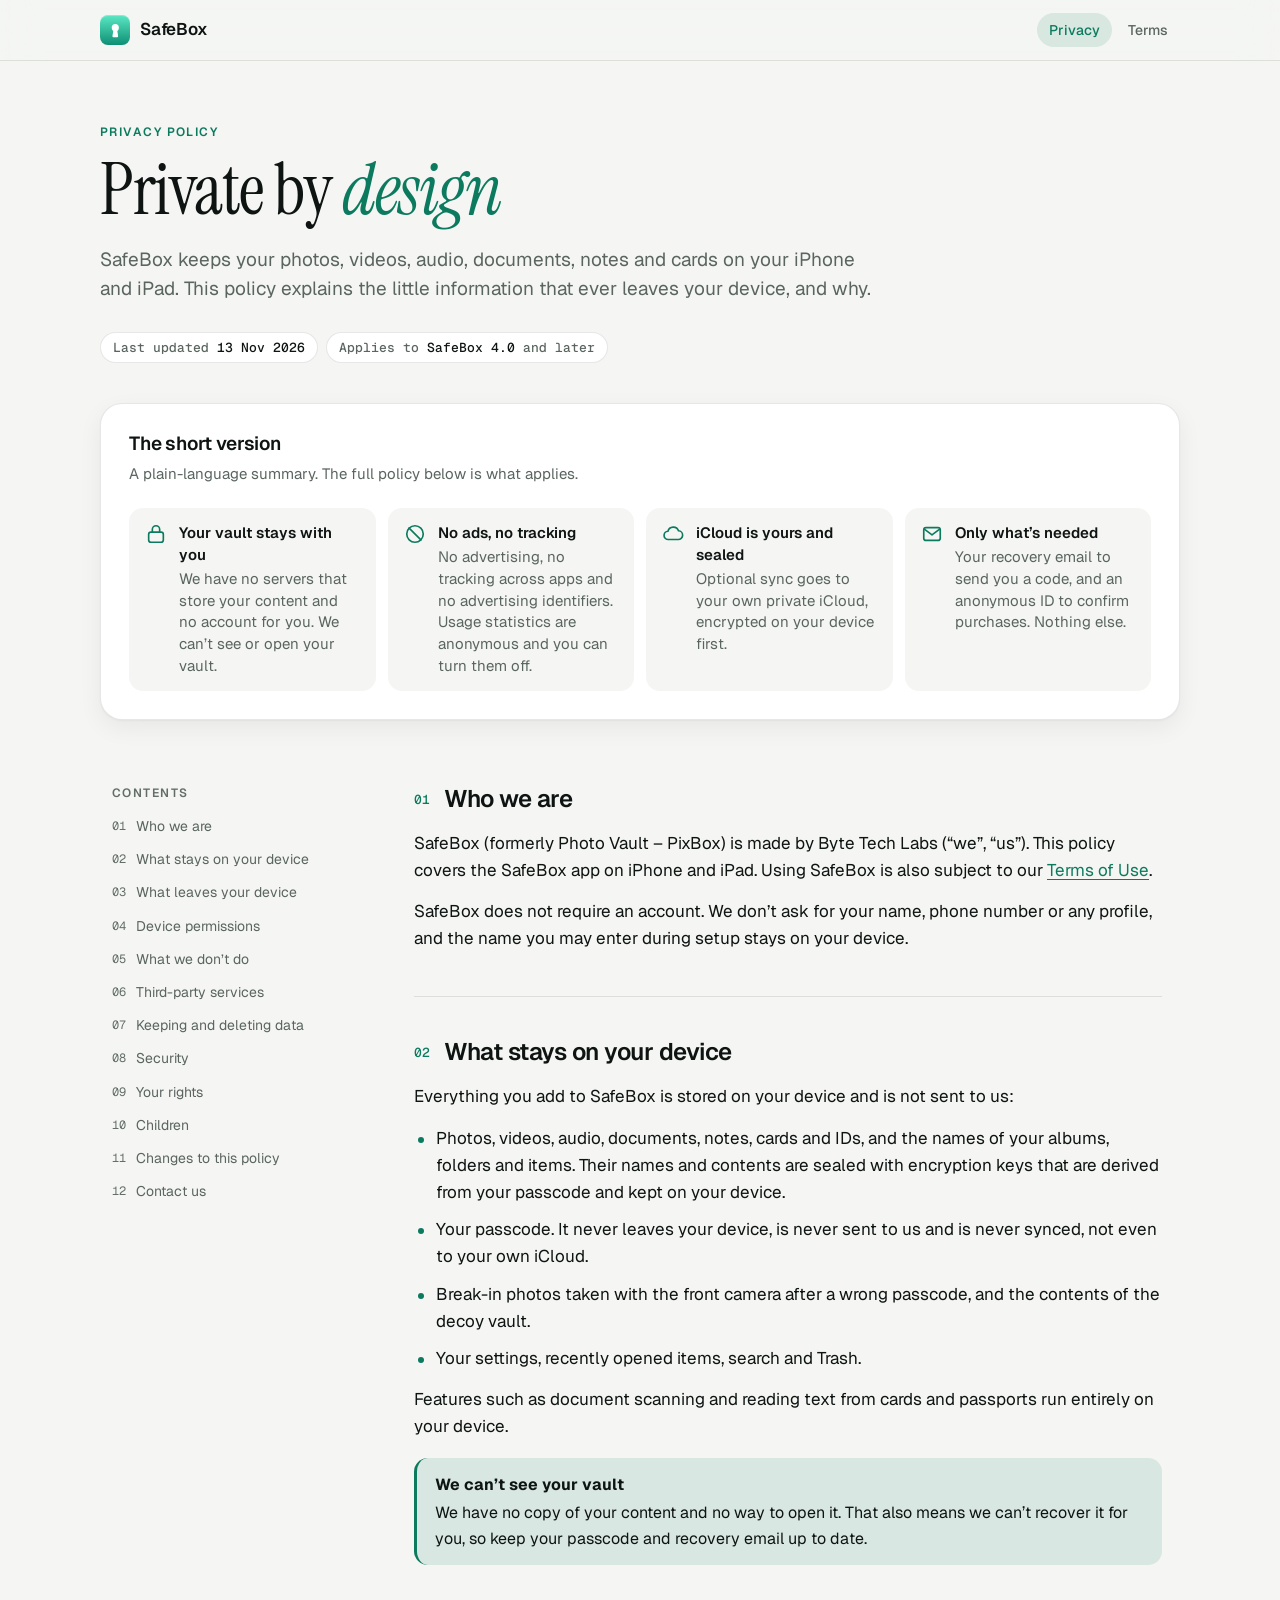
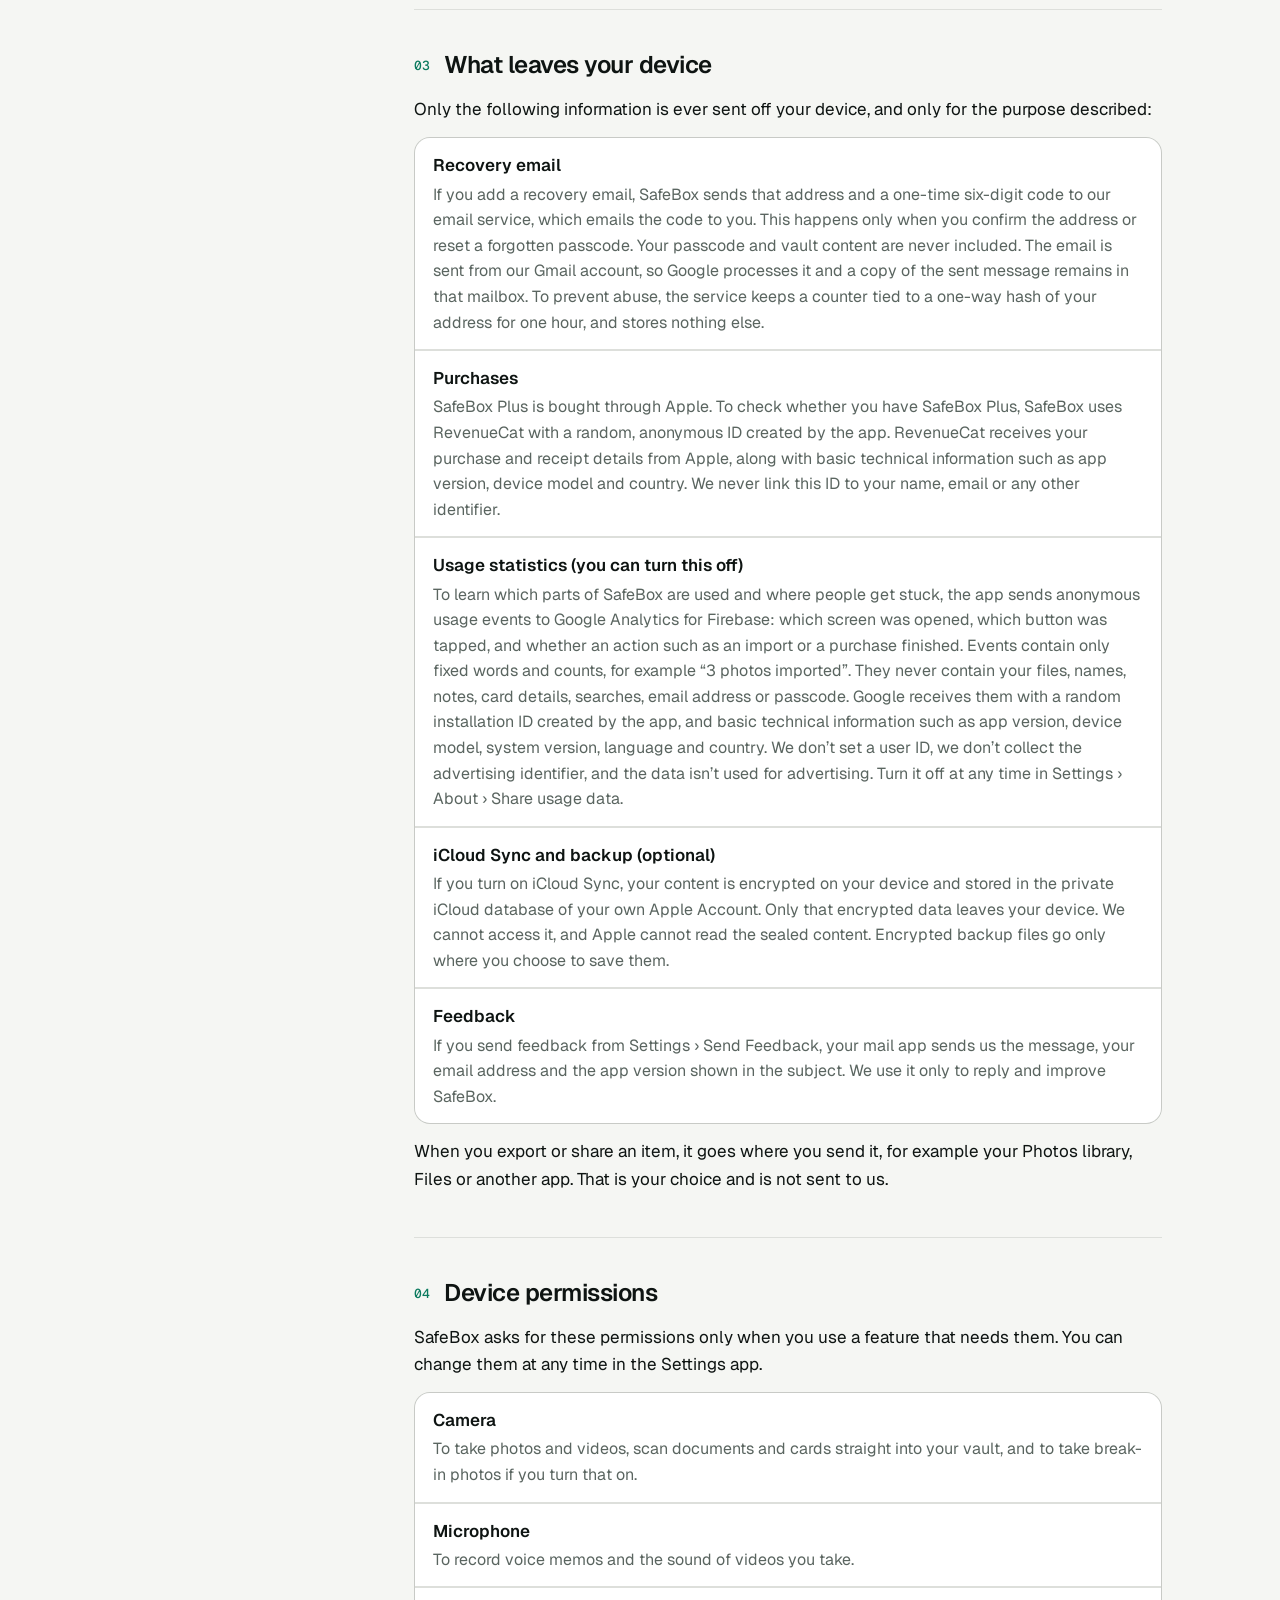
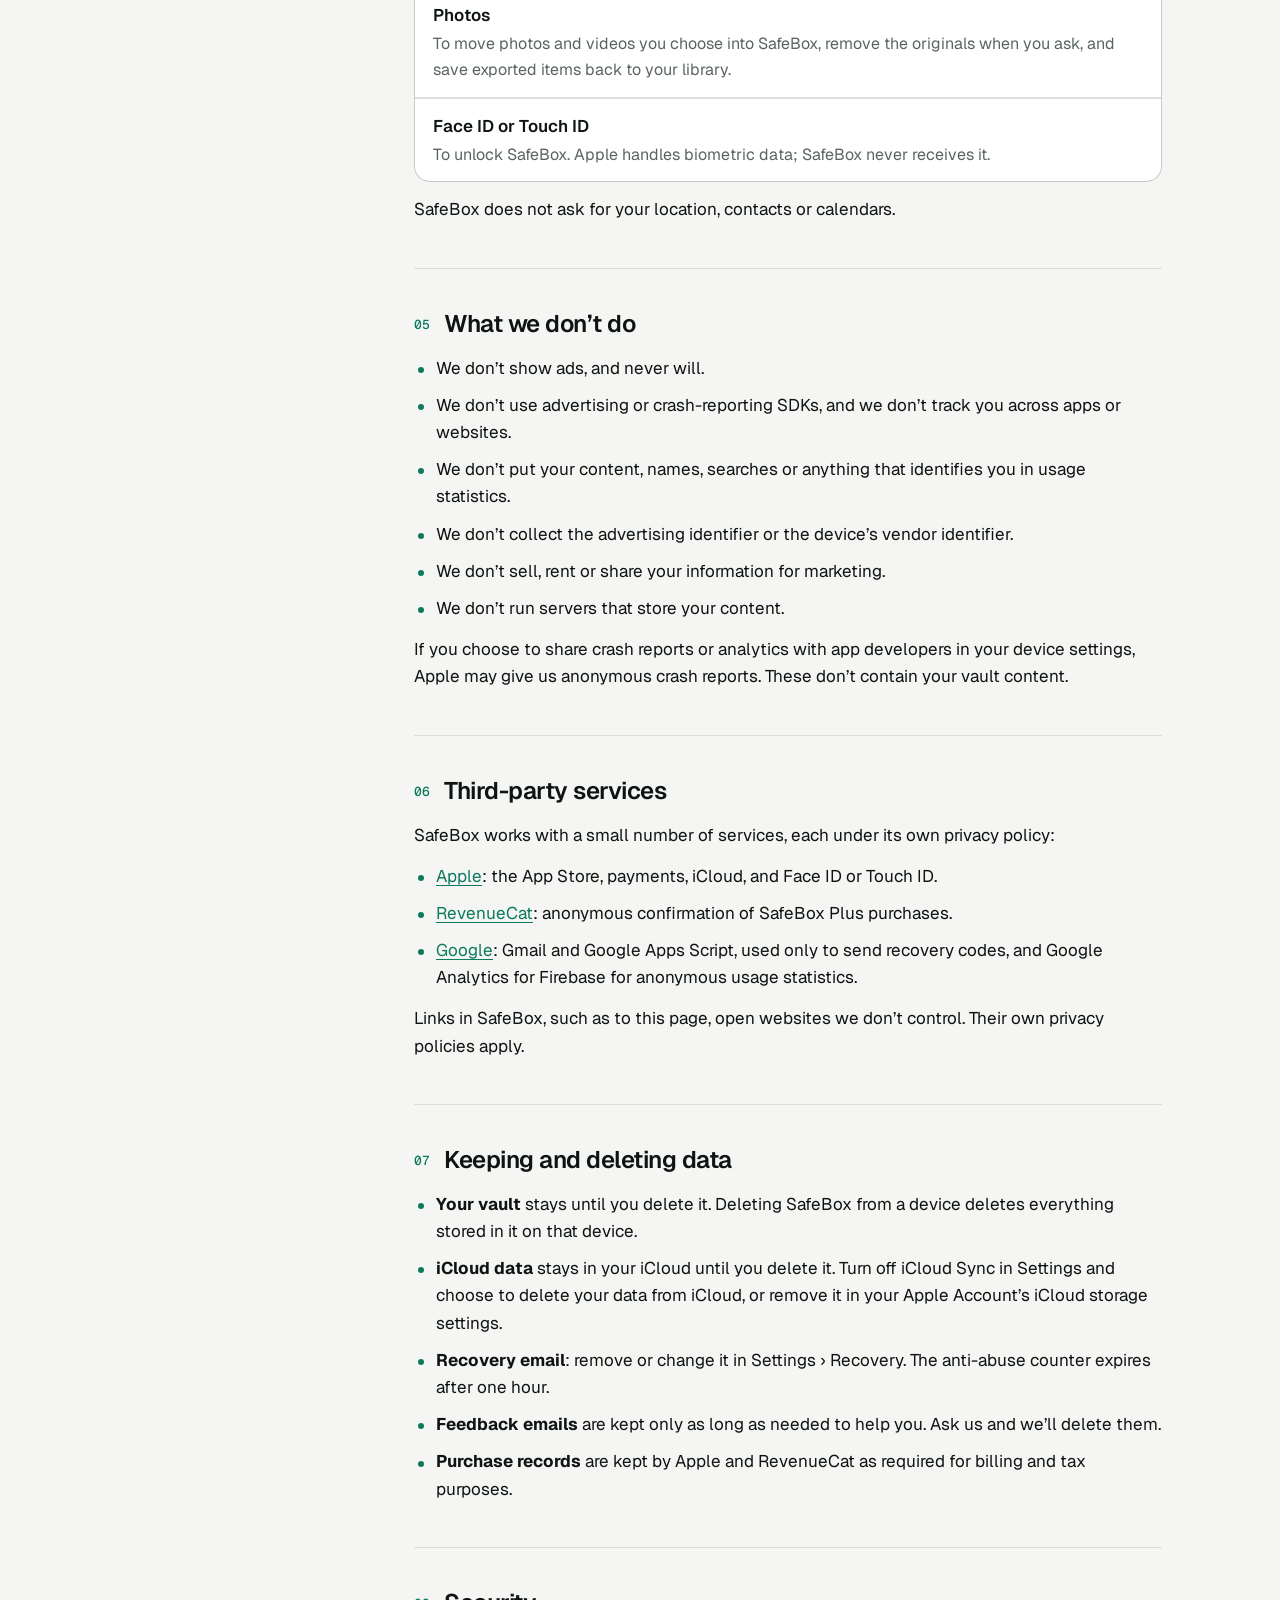
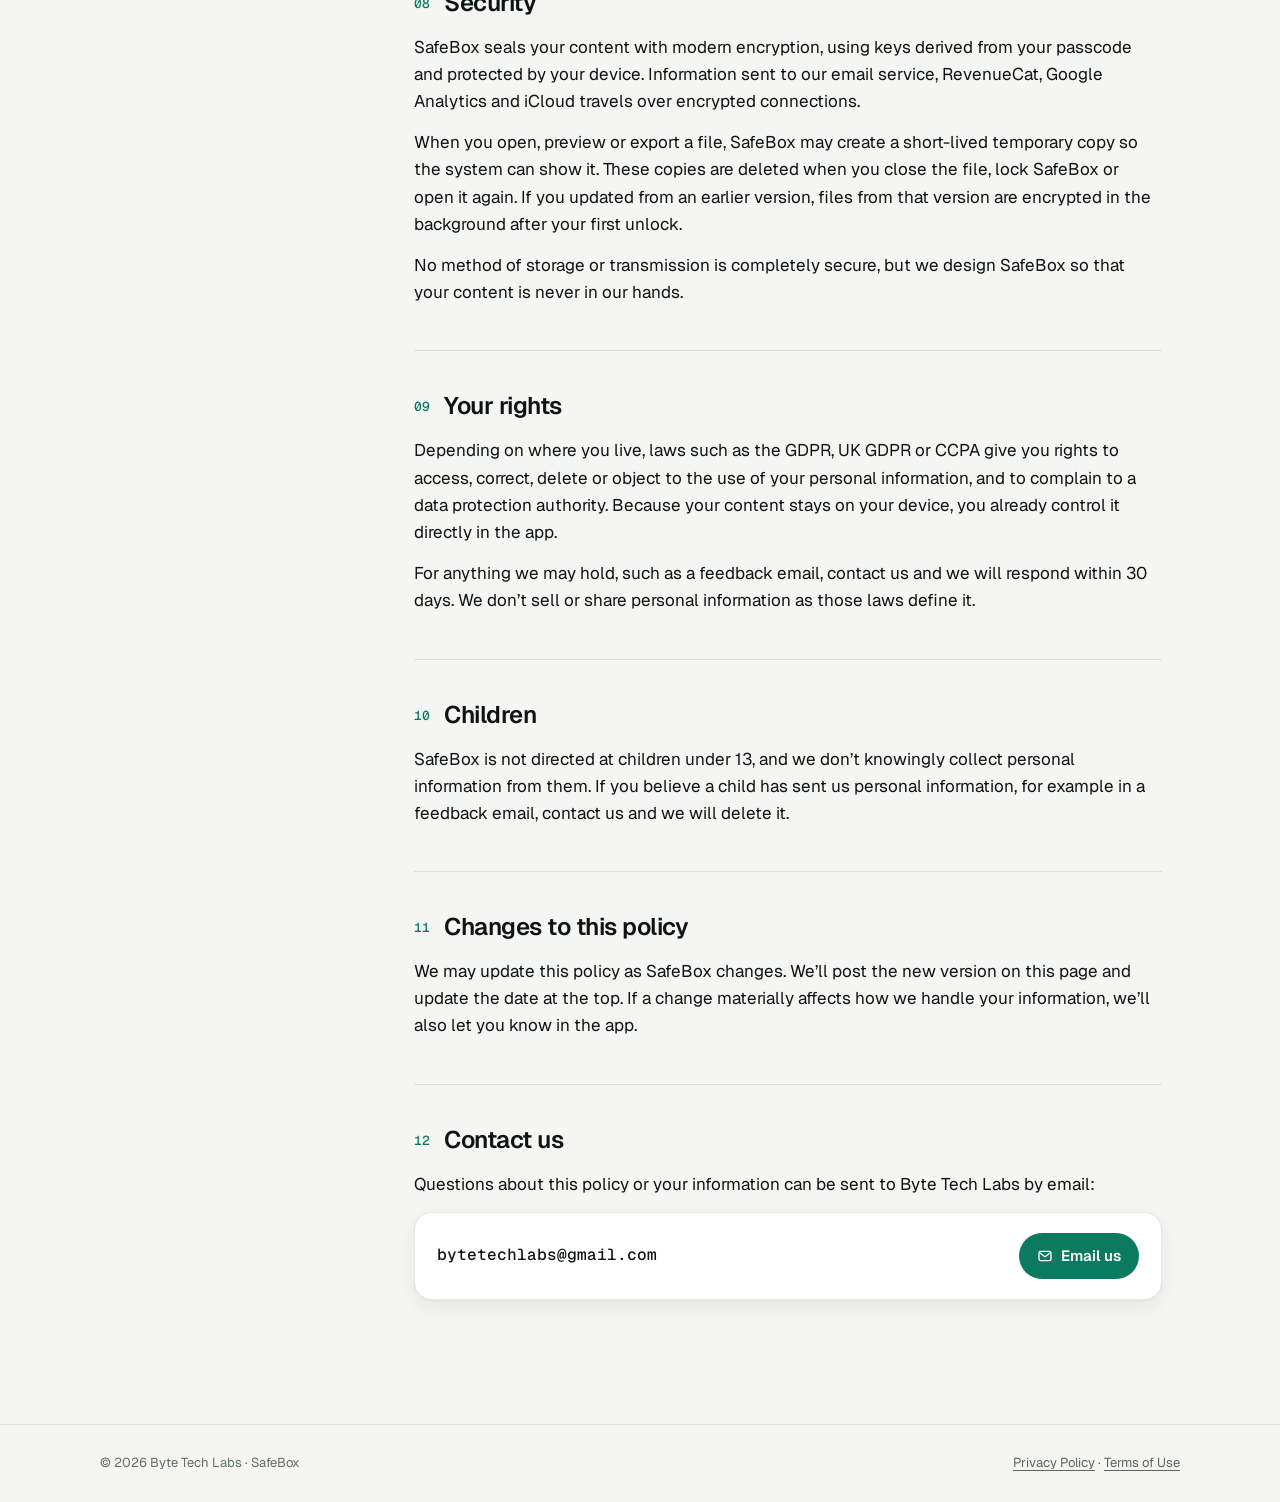
==== src/legal/privacy/index.html @ 877d0596 "SafeBox website: 20 languages, privacy policy and terms on trysafebox.app Co-Authored-By: Claude Opu" ====
<!doctype html>
<html lang="en">
<head>
<meta charset="utf-8">
<meta name="viewport" content="width=device-width, initial-scale=1, viewport-fit=cover">
<title>SafeBox Privacy Policy</title>
<meta name="description" content="How SafeBox, the private vault for photos, videos, documents, notes and cards on iPhone and iPad, handles your information.">
<meta name="color-scheme" content="light dark">
<meta name="theme-color" content="#F5F6F3" media="(prefers-color-scheme: light)">
<meta name="theme-color" content="#0A0E0D" media="(prefers-color-scheme: dark)">
<link rel="preconnect" href="https://fonts.googleapis.com">
<link rel="preconnect" href="https://fonts.gstatic.com" crossorigin>
<link rel="stylesheet" href="https://fonts.googleapis.com/css2?family=Geist:wght@400;500;600&family=Geist+Mono:wght@400;500&family=Instrument+Serif:ital@0;1&display=swap">
<style>
  /* Keylight, SafeBox's design language: quiet green-black neutrals and one luminous accent. */
  :root {
    --canvas: #F5F6F3;
    --surface: #FFFFFF;
    --sunken: #ECEEEA;
    --separator: rgba(14, 20, 18, 0.10);
    --text: #0E1412;
    --text-2: #5A6560;
    --text-3: #646E69;
    --accent: #0B7A5E;
    --accent-soft: rgba(11, 122, 94, 0.12);
    --on-accent: #FFFFFF;
    --warning: #9A5B00;
    --warning-soft: rgba(154, 91, 0, 0.10);
    --tile-top: #5BE8C4;
    --tile-bottom: #0E8F75;
    --keyhole: #FFFFFF;
    --glow: transparent;
    --shadow: 0 1px 2px rgba(14, 20, 18, 0.04), 0 8px 24px rgba(14, 20, 18, 0.06);
    color-scheme: light;
  }
  @media (prefers-color-scheme: dark) {
    :root {
      --canvas: #0A0E0D;
      --surface: #121816;
      --sunken: #070A09;
      --separator: rgba(242, 245, 244, 0.12);
      --text: #F2F5F4;
      --text-2: #9AA5A0;
      --text-3: #7D8782;
      --accent: #3DDBB0;
      --accent-soft: rgba(61, 219, 176, 0.15);
      --on-accent: #0A0E0D;
      --warning: #FFB547;
      --warning-soft: rgba(255, 181, 71, 0.12);
      --tile-top: #0F4A3D;
      --tile-bottom: #06100E;
      --keyhole: #3DDBB0;
      --glow: rgba(61, 219, 176, 0.22);
      --shadow: none;
      color-scheme: dark;
    }
  }

  *, *::before, *::after { box-sizing: border-box; }
  html { scroll-behavior: smooth; scroll-padding-top: 88px; -webkit-text-size-adjust: 100%; }
  body {
    margin: 0;
    background: var(--canvas);
    color: var(--text);
    font: 400 17px/1.6 "Geist", -apple-system, BlinkMacSystemFont, "Segoe UI", system-ui, sans-serif;
    -webkit-font-smoothing: antialiased;
  }
  a { color: var(--accent); text-underline-offset: 3px; text-decoration-thickness: 1px; }
  a:hover { text-decoration-thickness: 2px; }
  :focus-visible { outline: 2px solid var(--accent); outline-offset: 3px; border-radius: 6px; }

  .wrap {
    max-width: 1120px;
    margin: 0 auto;
    padding-left: max(20px, env(safe-area-inset-left, 0px));
    padding-right: max(20px, env(safe-area-inset-right, 0px));
  }

  /* Top bar */
  header.bar {
    position: sticky; top: 0; z-index: 10;
    background: color-mix(in srgb, var(--canvas) 82%, transparent);
    -webkit-backdrop-filter: saturate(160%) blur(18px);
    backdrop-filter: saturate(160%) blur(18px);
    border-bottom: 1px solid var(--separator);
    padding-top: env(safe-area-inset-top, 0px);
  }
  header.bar .wrap { display: flex; align-items: center; justify-content: space-between; gap: 16px; height: 60px; }
  .brand { display: flex; align-items: center; gap: 10px; text-decoration: none; color: var(--text); font-weight: 600; letter-spacing: -0.01em; font-size: 17px; }
  .tile {
    width: 30px; height: 30px; border-radius: 8px; flex: none;
    background: linear-gradient(180deg, var(--tile-top), var(--tile-bottom));
    display: grid; place-items: center;
    box-shadow: 0 0 18px var(--glow), inset 0 1px 0 rgba(255, 255, 255, 0.25);
  }
  .tile svg { width: 62%; height: 62%; }
  .bar nav { display: flex; gap: 4px; }
  .bar nav a {
    font-size: 14px; font-weight: 500; color: var(--text-2); text-decoration: none;
    padding: 6px 12px; border-radius: 999px;
  }
  .bar nav a:hover { background: var(--accent-soft); color: var(--text); }
  .bar nav a[aria-current="page"] { background: var(--accent-soft); color: var(--accent); }

  /* Hero */
  .hero { padding-block: 64px 40px; }
  .overline {
    font: 600 12px/1.2 "Geist", sans-serif; letter-spacing: 0.12em; text-transform: uppercase;
    color: var(--accent); margin: 0 0 14px;
  }
  h1 {
    font: 400 clamp(44px, 8vw, 72px)/1.02 "Instrument Serif", Georgia, serif;
    letter-spacing: -0.02em; margin: 0 0 18px; text-wrap: balance;
  }
  h1 em { font-style: italic; color: var(--accent); }
  .lede { font-size: 19px; line-height: 1.55; color: var(--text-2); max-width: 60ch; margin: 0 0 28px; text-wrap: pretty; }
  .meta { display: flex; flex-wrap: wrap; gap: 8px; }
  .chip {
    font: 500 13px/1 "Geist Mono", ui-monospace, monospace;
    padding: 8px 12px; border-radius: 999px; background: var(--surface); border: 1px solid var(--separator); color: var(--text-2);
  }
  .chip b { color: var(--text); font-weight: 500; }

  /* Plain-language summary */
  .glance {
    background: var(--surface); border: 1px solid var(--separator); border-radius: 22px; box-shadow: var(--shadow);
    padding: 28px; margin-bottom: 56px;
  }
  .glance h2 { font: 600 19px/1.3 "Geist", sans-serif; letter-spacing: -0.01em; margin: 0 0 6px; }
  .glance > p { margin: 0 0 22px; color: var(--text-2); font-size: 15px; }
  .glance ul { list-style: none; padding: 0; margin: 0; display: grid; grid-template-columns: repeat(auto-fit, minmax(240px, 1fr)); gap: 12px; }
  .glance li { display: flex; gap: 12px; align-items: flex-start; background: var(--canvas); border-radius: 14px; padding: 14px 16px; font-size: 15px; line-height: 1.45; }
  .glance li svg { flex: none; width: 22px; height: 22px; margin-top: 1px; color: var(--accent); }
  .glance li strong { display: block; font-weight: 600; margin-bottom: 2px; }
  .glance li span { color: var(--text-2); }

  /* Layout: contents beside the text on wide screens */
  .layout { display: grid; grid-template-columns: 1fr; gap: 40px; padding-bottom: 80px; }
  @media (min-width: 960px) {
    .layout { grid-template-columns: 250px minmax(0, 1fr); gap: 64px; }
    .toc { position: sticky; top: 88px; align-self: start; max-height: calc(100vh - 110px); overflow-y: auto; }
    .toc summary { pointer-events: none; }
    .toc summary::after { display: none; }
  }

  .toc { font-size: 14px; }
  .toc details { background: var(--surface); border: 1px solid var(--separator); border-radius: 16px; padding: 6px; }
  @media (min-width: 960px) { .toc details { background: none; border: 0; padding: 0; } }
  .toc summary {
    list-style: none; cursor: pointer; padding: 10px 12px;
    font: 600 12px/1.2 "Geist", sans-serif; letter-spacing: 0.12em; text-transform: uppercase; color: var(--text-3);
    display: flex; justify-content: space-between; align-items: center;
  }
  .toc summary::-webkit-details-marker { display: none; }
  .toc summary::after { content: "+"; font: 400 18px/1 "Geist Mono", monospace; color: var(--text-2); }
  .toc details[open] summary::after { content: "−"; }
  .toc ol { list-style: none; margin: 0; padding: 0 0 6px; counter-reset: toc; }
  .toc li { counter-increment: toc; }
  .toc a {
    display: flex; gap: 10px; padding: 7px 12px; border-radius: 10px; text-decoration: none; color: var(--text-2); line-height: 1.35;
  }
  .toc a::before { content: counter(toc, decimal-leading-zero); font: 400 12px/1.6 "Geist Mono", monospace; color: var(--text-3); }
  .toc a:hover { background: var(--accent-soft); color: var(--text); }

  /* Agreement text */
  article { max-width: 68ch; counter-reset: sec; }
  section { counter-increment: sec; padding-top: 8px; margin-bottom: 44px; }
  section + section { border-top: 1px solid var(--separator); padding-top: 40px; }
  h2.sec {
    font: 600 24px/1.25 "Geist", sans-serif; letter-spacing: -0.02em; margin: 0 0 16px; text-wrap: balance;
    display: flex; align-items: baseline; gap: 14px;
  }
  h2.sec::before { content: counter(sec, decimal-leading-zero); font: 500 13px/1 "Geist Mono", monospace; color: var(--accent); letter-spacing: 0; transform: translateY(-3px); }
  h3 { font: 600 17px/1.35 "Geist", sans-serif; margin: 26px 0 8px; }
  p { margin: 0 0 14px; text-wrap: pretty; }
  article ul { margin: 0 0 14px; padding-left: 0; list-style: none; }
  article ul li { position: relative; padding-left: 22px; margin-bottom: 10px; }
  article ul li::before { content: ""; position: absolute; left: 4px; top: 0.72em; width: 6px; height: 6px; border-radius: 50%; background: var(--accent); }
  dl { margin: 0 0 14px; display: grid; gap: 2px; background: var(--separator); border: 1px solid var(--separator); border-radius: 16px; overflow: hidden; }
  dl div { background: var(--surface); padding: 14px 18px; }
  dt { font-weight: 600; margin-bottom: 2px; }
  dd { margin: 0; color: var(--text-2); font-size: 16px; }
  .caps { font-size: 15px; line-height: 1.6; color: var(--text-2); }
  .note {
    border-radius: 14px; padding: 14px 18px; margin: 18px 0; font-size: 16px;
    background: var(--accent-soft); border-left: 3px solid var(--accent);
  }
  .note.warn { background: var(--warning-soft); border-left-color: var(--warning); }
  .note strong { display: block; margin-bottom: 2px; }
  .plans { display: grid; grid-template-columns: repeat(auto-fit, minmax(170px, 1fr)); gap: 10px; margin: 6px 0 18px; }
  .plan { background: var(--surface); border: 1px solid var(--separator); border-radius: 14px; padding: 14px 16px; }
  .plan b { display: block; font-weight: 600; }
  .plan span { font-size: 14px; color: var(--text-2); }

  .contact {
    display: flex; flex-wrap: wrap; align-items: center; justify-content: space-between; gap: 16px;
    background: var(--surface); border: 1px solid var(--separator); border-radius: 18px; padding: 20px 22px; box-shadow: var(--shadow);
  }
  .contact .addr { font: 500 16px/1.3 "Geist Mono", monospace; user-select: all; overflow-wrap: anywhere; }
  .button {
    display: inline-flex; align-items: center; gap: 8px; text-decoration: none;
    background: var(--accent); color: var(--on-accent); font-weight: 600; font-size: 15px;
    padding: 11px 18px; border-radius: 999px;
  }
  .button:hover { text-decoration: none; filter: brightness(1.06); }

  footer { border-top: 1px solid var(--separator); padding-block: 28px calc(28px + env(safe-area-inset-bottom, 0px)); color: var(--text-3); font-size: 13px; }
  footer .wrap { display: flex; flex-wrap: wrap; gap: 8px 24px; justify-content: space-between; }
  footer a { color: var(--text-2); }

  @media (max-width: 560px) {
    body { font-size: 16px; }
    .hero { padding-block: 40px 28px; }
    .lede { font-size: 17px; }
    .glance { padding: 20px; border-radius: 18px; margin-bottom: 36px; }
    h2.sec { font-size: 21px; }
    .bar nav a { padding: 6px 10px; }
  }
  @media (prefers-reduced-motion: reduce) { html { scroll-behavior: auto; } }
  @media print {
    header.bar, .toc { display: none; }
    .layout { display: block; }
    body { background: #fff; color: #000; }
  }
</style>
</head>
<body>

<header class="bar">
  <div class="wrap">
    <a class="brand" href="https://trysafebox.app/" aria-label="SafeBox home">
      <span class="tile" aria-hidden="true">
        <svg viewBox="0 0 24 24"><circle cx="12" cy="8.6" r="4.6" fill="var(--keyhole)"/><path d="M9.6 11.5 8.3 19.4a1.4 1.4 0 0 0 1.4 1.6h4.6a1.4 1.4 0 0 0 1.4-1.6l-1.3-7.9Z" fill="var(--keyhole)"/></svg>
      </span>
      SafeBox
    </a>
    <nav aria-label="Legal">
      <a href="#top" aria-current="page">Privacy</a>
      <a href="https://trysafebox.app/terms/">Terms</a>
    </nav>
  </div>
</header>

<main id="top">
  <div class="wrap">
    <div class="hero">
      <p class="overline">Privacy Policy</p>
      <h1>Private by <em>design</em></h1>
      <p class="lede">SafeBox keeps your photos, videos, audio, documents, notes and cards on your iPhone and iPad. This policy explains the little information that ever leaves your device, and why.</p>
      <div class="meta">
        <span class="chip">Last updated <b>13 Nov 2026</b></span>
        <span class="chip">Applies to <b>SafeBox 4.0</b> and later</span>
      </div>
    </div>

    <aside class="glance" aria-labelledby="glance-title">
      <h2 id="glance-title">The short version</h2>
      <p>A plain-language summary. The full policy below is what applies.</p>
      <ul>
        <li>
          <svg viewBox="0 0 24 24" fill="none" stroke="currentColor" stroke-width="1.8" stroke-linecap="round" stroke-linejoin="round" aria-hidden="true"><rect x="4" y="10" width="16" height="11" rx="2.5"/><path d="M8 10V7a4 4 0 0 1 8 0v3"/></svg>
          <div><strong>Your vault stays with you</strong><span>We have no servers that store your content and no account for you. We can’t see or open your vault.</span></div>
        </li>
        <li>
          <svg viewBox="0 0 24 24" fill="none" stroke="currentColor" stroke-width="1.8" stroke-linecap="round" stroke-linejoin="round" aria-hidden="true"><circle cx="12" cy="12" r="9"/><path d="m5.6 5.6 12.8 12.8"/></svg>
          <div><strong>No ads, no tracking</strong><span>No advertising, no tracking across apps and no advertising identifiers. Usage statistics are anonymous and you can turn them off.</span></div>
        </li>
        <li>
          <svg viewBox="0 0 24 24" fill="none" stroke="currentColor" stroke-width="1.8" stroke-linecap="round" stroke-linejoin="round" aria-hidden="true"><path d="M7 18a4.5 4.5 0 0 1-.5-9A6 6 0 0 1 18 8.5a4 4 0 0 1-.5 9.5Z"/></svg>
          <div><strong>iCloud is yours and sealed</strong><span>Optional sync goes to your own private iCloud, encrypted on your device first.</span></div>
        </li>
        <li>
          <svg viewBox="0 0 24 24" fill="none" stroke="currentColor" stroke-width="1.8" stroke-linecap="round" stroke-linejoin="round" aria-hidden="true"><rect x="3" y="5" width="18" height="14" rx="2.5"/><path d="m4 7 8 6 8-6"/></svg>
          <div><strong>Only what’s needed</strong><span>Your recovery email to send you a code, and an anonymous ID to confirm purchases. Nothing else.</span></div>
        </li>
      </ul>
    </aside>

    <div class="layout">
      <nav class="toc" aria-label="Contents">
        <details open>
          <summary>Contents</summary>
          <ol>
            <li><a href="#who">Who we are</a></li>
            <li><a href="#on-device">What stays on your device</a></li>
            <li><a href="#leaves">What leaves your device</a></li>
            <li><a href="#permissions">Device permissions</a></li>
            <li><a href="#not-collected">What we don’t do</a></li>
            <li><a href="#third-party">Third-party services</a></li>
            <li><a href="#retention">Keeping and deleting data</a></li>
            <li><a href="#security">Security</a></li>
            <li><a href="#rights">Your rights</a></li>
            <li><a href="#children">Children</a></li>
            <li><a href="#changes">Changes to this policy</a></li>
            <li><a href="#contact">Contact us</a></li>
          </ol>
        </details>
      </nav>

      <article>
        <section id="who">
          <h2 class="sec">Who we are</h2>
          <p>SafeBox (formerly Photo Vault – PixBox) is made by Byte Tech Labs (“we”, “us”). This policy covers the SafeBox app on iPhone and iPad. Using SafeBox is also subject to our <a href="https://trysafebox.app/terms/">Terms of Use</a>.</p>
          <p>SafeBox does not require an account. We don’t ask for your name, phone number or any profile, and the name you may enter during setup stays on your device.</p>
        </section>

        <section id="on-device">
          <h2 class="sec">What stays on your device</h2>
          <p>Everything you add to SafeBox is stored on your device and is not sent to us:</p>
          <ul>
            <li>Photos, videos, audio, documents, notes, cards and IDs, and the names of your albums, folders and items. Their names and contents are sealed with encryption keys that are derived from your passcode and kept on your device.</li>
            <li>Your passcode. It never leaves your device, is never sent to us and is never synced, not even to your own iCloud.</li>
            <li>Break-in photos taken with the front camera after a wrong passcode, and the contents of the decoy vault.</li>
            <li>Your settings, recently opened items, search and Trash.</li>
          </ul>
          <p>Features such as document scanning and reading text from cards and passports run entirely on your device.</p>
          <div class="note">
            <strong>We can’t see your vault</strong>
            We have no copy of your content and no way to open it. That also means we can’t recover it for you, so keep your passcode and recovery email up to date.
          </div>
        </section>

        <section id="leaves">
          <h2 class="sec">What leaves your device</h2>
          <p>Only the following information is ever sent off your device, and only for the purpose described:</p>
          <dl>
            <div><dt>Recovery email</dt><dd>If you add a recovery email, SafeBox sends that address and a one-time six-digit code to our email service, which emails the code to you. This happens only when you confirm the address or reset a forgotten passcode. Your passcode and vault content are never included. The email is sent from our Gmail account, so Google processes it and a copy of the sent message remains in that mailbox. To prevent abuse, the service keeps a counter tied to a one-way hash of your address for one hour, and stores nothing else.</dd></div>
            <div><dt>Purchases</dt><dd>SafeBox Plus is bought through Apple. To check whether you have SafeBox Plus, SafeBox uses RevenueCat with a random, anonymous ID created by the app. RevenueCat receives your purchase and receipt details from Apple, along with basic technical information such as app version, device model and country. We never link this ID to your name, email or any other identifier.</dd></div>
            <div><dt>Usage statistics (you can turn this off)</dt><dd>To learn which parts of SafeBox are used and where people get stuck, the app sends anonymous usage events to Google Analytics for Firebase: which screen was opened, which button was tapped, and whether an action such as an import or a purchase finished. Events contain only fixed words and counts, for example “3 photos imported”. They never contain your files, names, notes, card details, searches, email address or passcode. Google receives them with a random installation ID created by the app, and basic technical information such as app version, device model, system version, language and country. We don’t set a user ID, we don’t collect the advertising identifier, and the data isn’t used for advertising. Turn it off at any time in Settings › About › Share usage data.</dd></div>
            <div><dt>iCloud Sync and backup (optional)</dt><dd>If you turn on iCloud Sync, your content is encrypted on your device and stored in the private iCloud database of your own Apple Account. Only that encrypted data leaves your device. We cannot access it, and Apple cannot read the sealed content. Encrypted backup files go only where you choose to save them.</dd></div>
            <div><dt>Feedback</dt><dd>If you send feedback from Settings › Send Feedback, your mail app sends us the message, your email address and the app version shown in the subject. We use it only to reply and improve SafeBox.</dd></div>
          </dl>
          <p>When you export or share an item, it goes where you send it, for example your Photos library, Files or another app. That is your choice and is not sent to us.</p>
        </section>

        <section id="permissions">
          <h2 class="sec">Device permissions</h2>
          <p>SafeBox asks for these permissions only when you use a feature that needs them. You can change them at any time in the Settings app.</p>
          <dl>
            <div><dt>Camera</dt><dd>To take photos and videos, scan documents and cards straight into your vault, and to take break-in photos if you turn that on.</dd></div>
            <div><dt>Microphone</dt><dd>To record voice memos and the sound of videos you take.</dd></div>
            <div><dt>Photos</dt><dd>To move photos and videos you choose into SafeBox, remove the originals when you ask, and save exported items back to your library.</dd></div>
            <div><dt>Face ID or Touch ID</dt><dd>To unlock SafeBox. Apple handles biometric data; SafeBox never receives it.</dd></div>
          </dl>
          <p>SafeBox does not ask for your location, contacts or calendars.</p>
        </section>

        <section id="not-collected">
          <h2 class="sec">What we don’t do</h2>
          <ul>
            <li>We don’t show ads, and never will.</li>
            <li>We don’t use advertising or crash-reporting SDKs, and we don’t track you across apps or websites.</li>
            <li>We don’t put your content, names, searches or anything that identifies you in usage statistics.</li>
            <li>We don’t collect the advertising identifier or the device’s vendor identifier.</li>
            <li>We don’t sell, rent or share your information for marketing.</li>
            <li>We don’t run servers that store your content.</li>
          </ul>
          <p>If you choose to share crash reports or analytics with app developers in your device settings, Apple may give us anonymous crash reports. These don’t contain your vault content.</p>
        </section>

        <section id="third-party">
          <h2 class="sec">Third-party services</h2>
          <p>SafeBox works with a small number of services, each under its own privacy policy:</p>
          <ul>
            <li><a href="https://www.apple.com/legal/privacy/" rel="noopener">Apple</a>: the App Store, payments, iCloud, and Face ID or Touch ID.</li>
            <li><a href="https://www.revenuecat.com/privacy/" rel="noopener">RevenueCat</a>: anonymous confirmation of SafeBox Plus purchases.</li>
            <li><a href="https://policies.google.com/privacy" rel="noopener">Google</a>: Gmail and Google Apps Script, used only to send recovery codes, and Google Analytics for Firebase for anonymous usage statistics.</li>
          </ul>
          <p>Links in SafeBox, such as to this page, open websites we don’t control. Their own privacy policies apply.</p>
        </section>

        <section id="retention">
          <h2 class="sec">Keeping and deleting data</h2>
          <ul>
            <li><strong>Your vault</strong> stays until you delete it. Deleting SafeBox from a device deletes everything stored in it on that device.</li>
            <li><strong>iCloud data</strong> stays in your iCloud until you delete it. Turn off iCloud Sync in Settings and choose to delete your data from iCloud, or remove it in your Apple Account’s iCloud storage settings.</li>
            <li><strong>Recovery email</strong>: remove or change it in Settings › Recovery. The anti-abuse counter expires after one hour.</li>
            <li><strong>Feedback emails</strong> are kept only as long as needed to help you. Ask us and we’ll delete them.</li>
            <li><strong>Purchase records</strong> are kept by Apple and RevenueCat as required for billing and tax purposes.</li>
          </ul>
        </section>

        <section id="security">
          <h2 class="sec">Security</h2>
          <p>SafeBox seals your content with modern encryption, using keys derived from your passcode and protected by your device. Information sent to our email service, RevenueCat, Google Analytics and iCloud travels over encrypted connections.</p>
          <p>When you open, preview or export a file, SafeBox may create a short-lived temporary copy so the system can show it. These copies are deleted when you close the file, lock SafeBox or open it again. If you updated from an earlier version, files from that version are encrypted in the background after your first unlock.</p>
          <p>No method of storage or transmission is completely secure, but we design SafeBox so that your content is never in our hands.</p>
        </section>

        <section id="rights">
          <h2 class="sec">Your rights</h2>
          <p>Depending on where you live, laws such as the GDPR, UK GDPR or CCPA give you rights to access, correct, delete or object to the use of your personal information, and to complain to a data protection authority. Because your content stays on your device, you already control it directly in the app.</p>
          <p>For anything we may hold, such as a feedback email, contact us and we will respond within 30 days. We don’t sell or share personal information as those laws define it.</p>
        </section>

        <section id="children">
          <h2 class="sec">Children</h2>
          <p>SafeBox is not directed at children under 13, and we don’t knowingly collect personal information from them. If you believe a child has sent us personal information, for example in a feedback email, contact us and we will delete it.</p>
        </section>

        <section id="changes">
          <h2 class="sec">Changes to this policy</h2>
          <p>We may update this policy as SafeBox changes. We’ll post the new version on this page and update the date at the top. If a change materially affects how we handle your information, we’ll also let you know in the app.</p>
        </section>

        <section id="contact">
          <h2 class="sec">Contact us</h2>
          <p>Questions about this policy or your information can be sent to Byte Tech Labs by email:</p>
          <div class="contact">
            <span class="addr">bytetechlabs@gmail.com</span>
            <a class="button" href="mailto:bytetechlabs@gmail.com?subject=SafeBox%20Privacy">
              <svg width="16" height="16" viewBox="0 0 24 24" fill="none" stroke="currentColor" stroke-width="2" stroke-linecap="round" stroke-linejoin="round" aria-hidden="true"><rect x="3" y="5" width="18" height="14" rx="2.5"/><path d="m4 7 8 6 8-6"/></svg>
              Email us
            </a>
          </div>
        </section>
      </article>
    </div>
  </div>
</main>

<footer>
  <div class="wrap">
    <span>© 2026 Byte Tech Labs · SafeBox</span>
    <span><a href="#top">Privacy Policy</a> · <a href="https://trysafebox.app/terms/">Terms of Use</a></span>
  </div>
</footer>

</body>
</html>
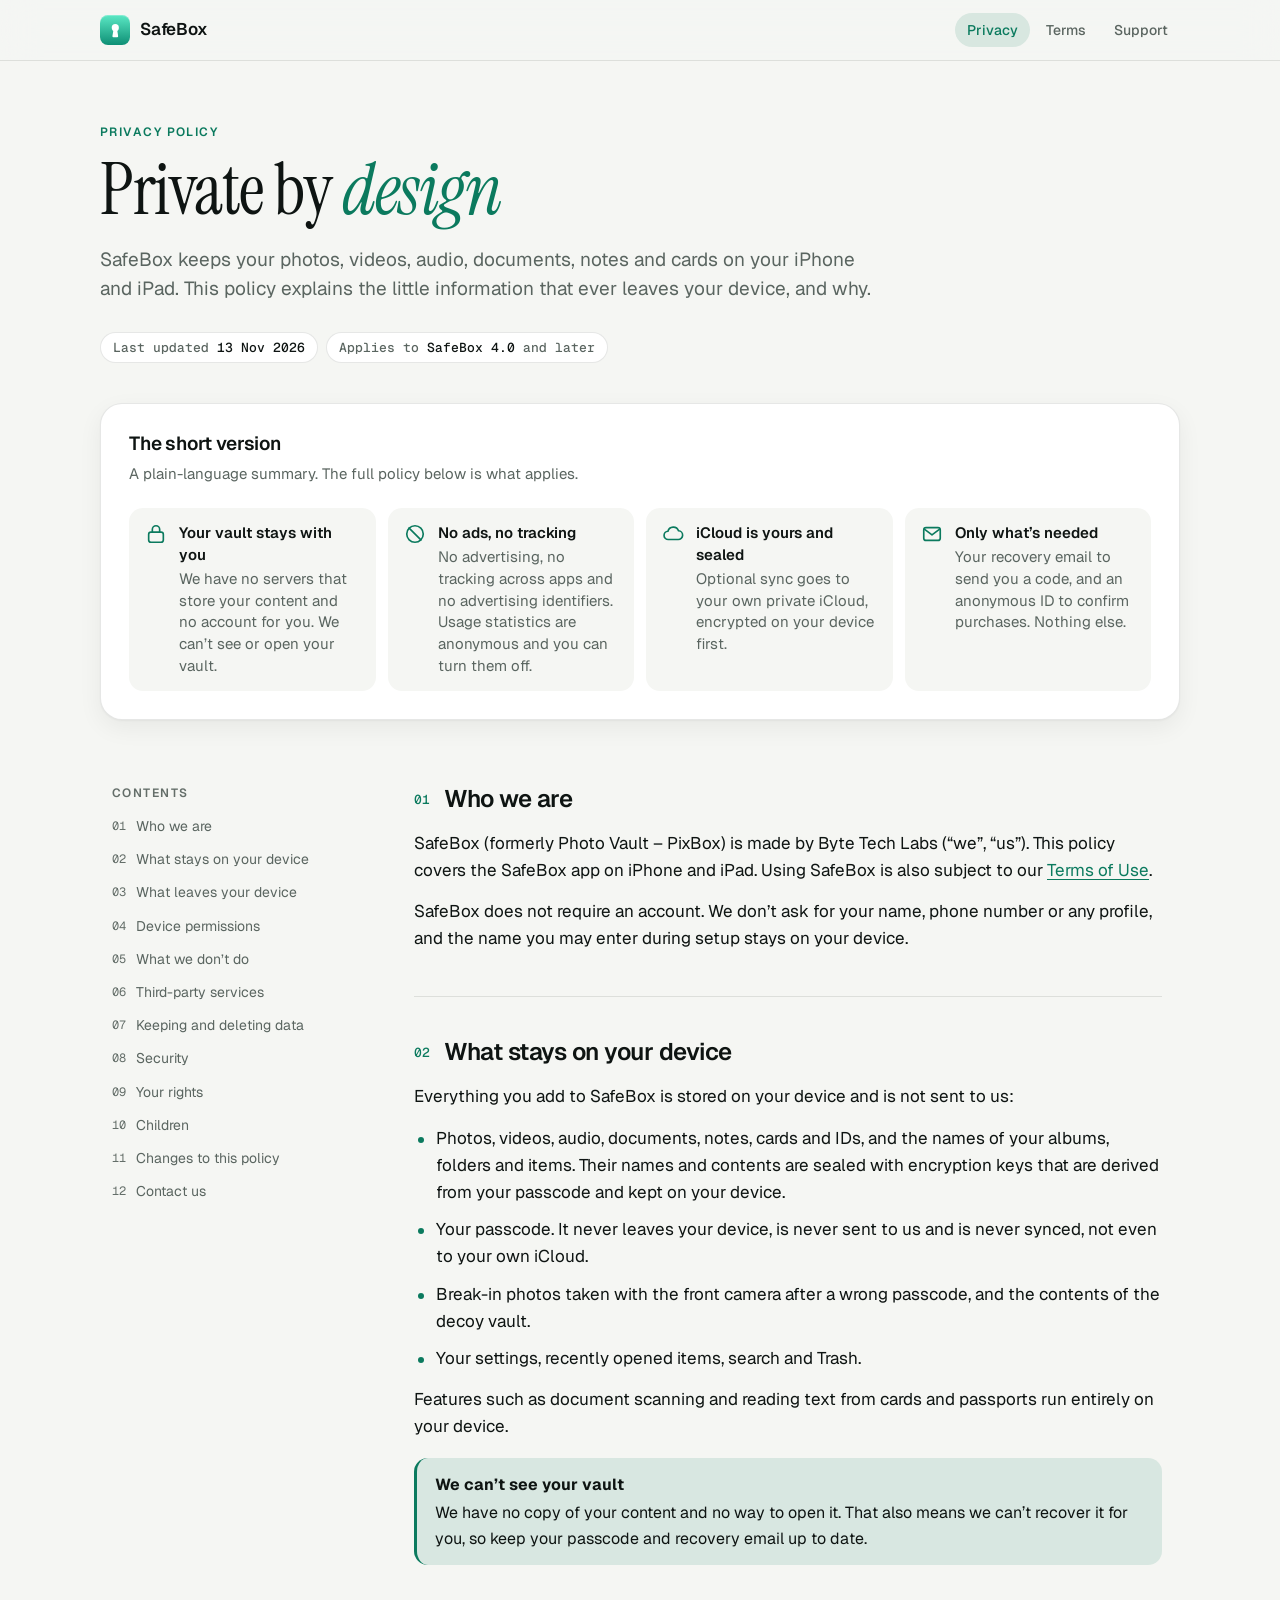
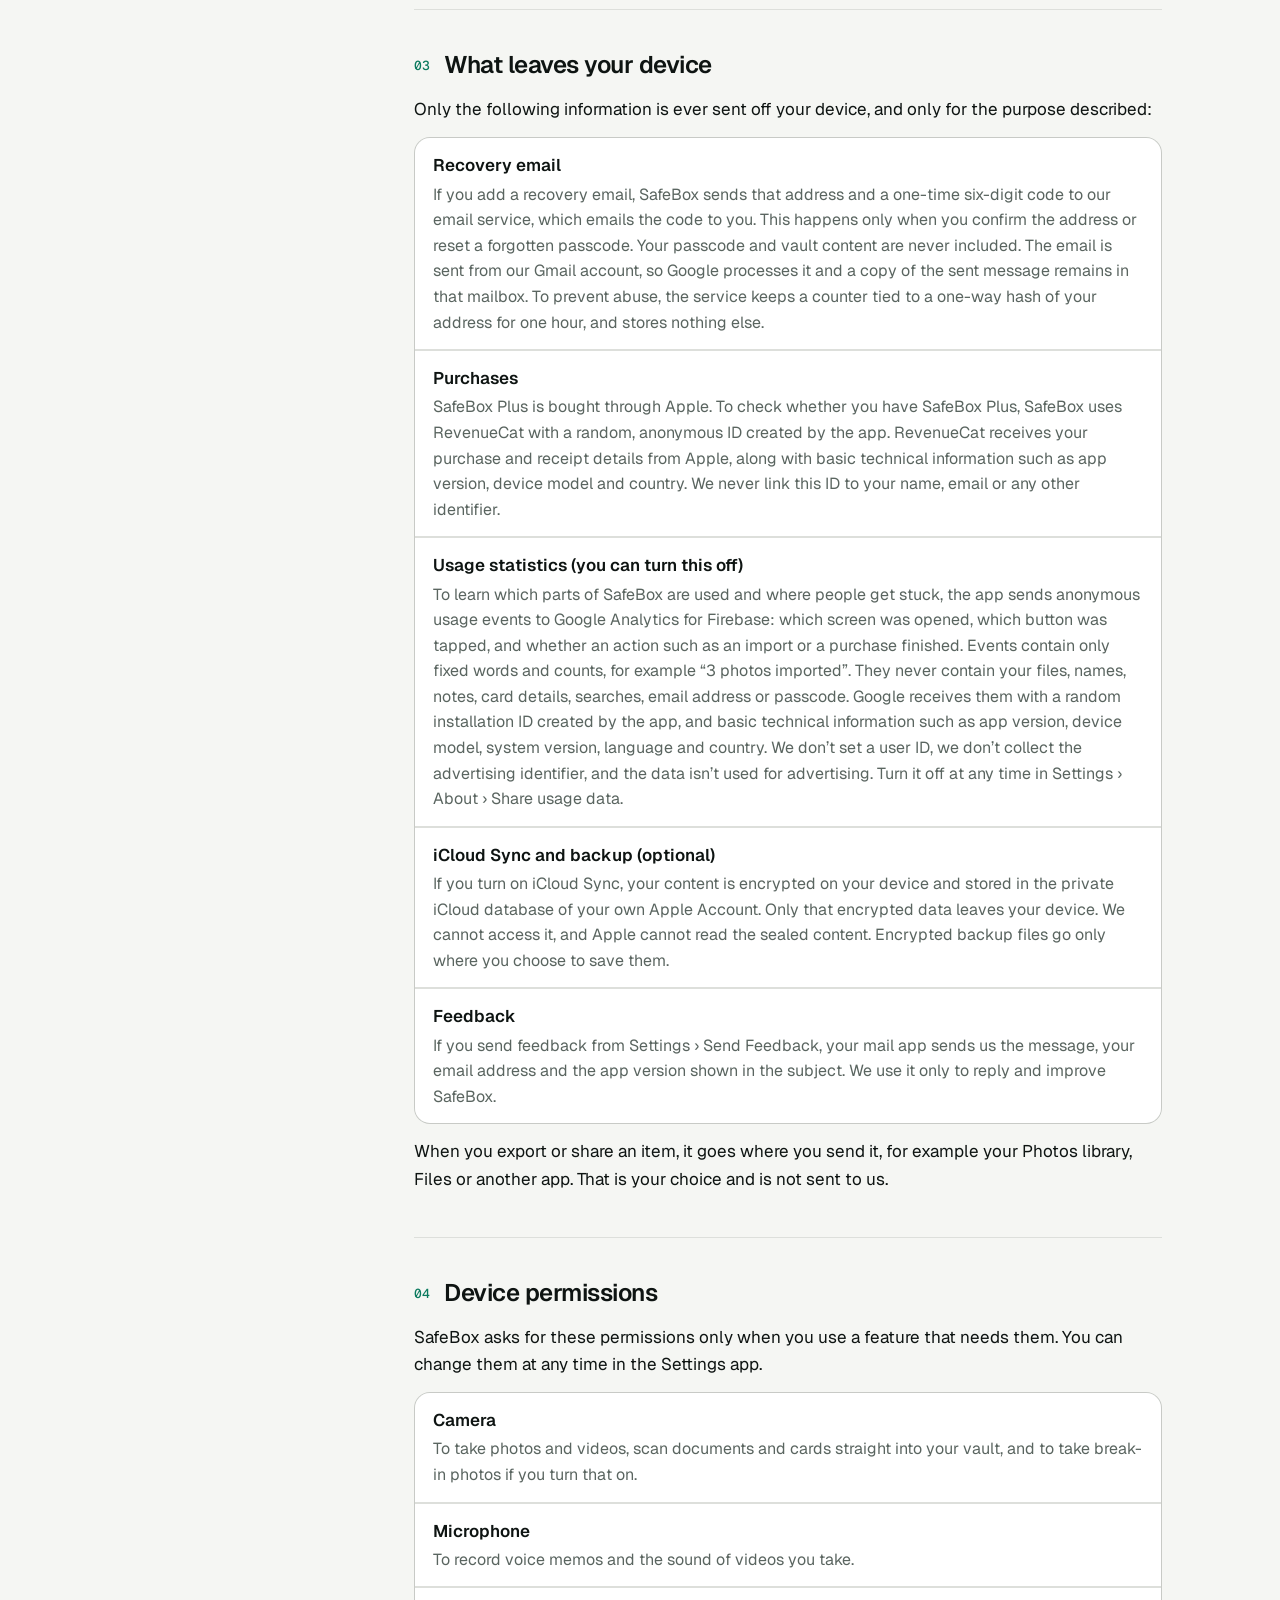
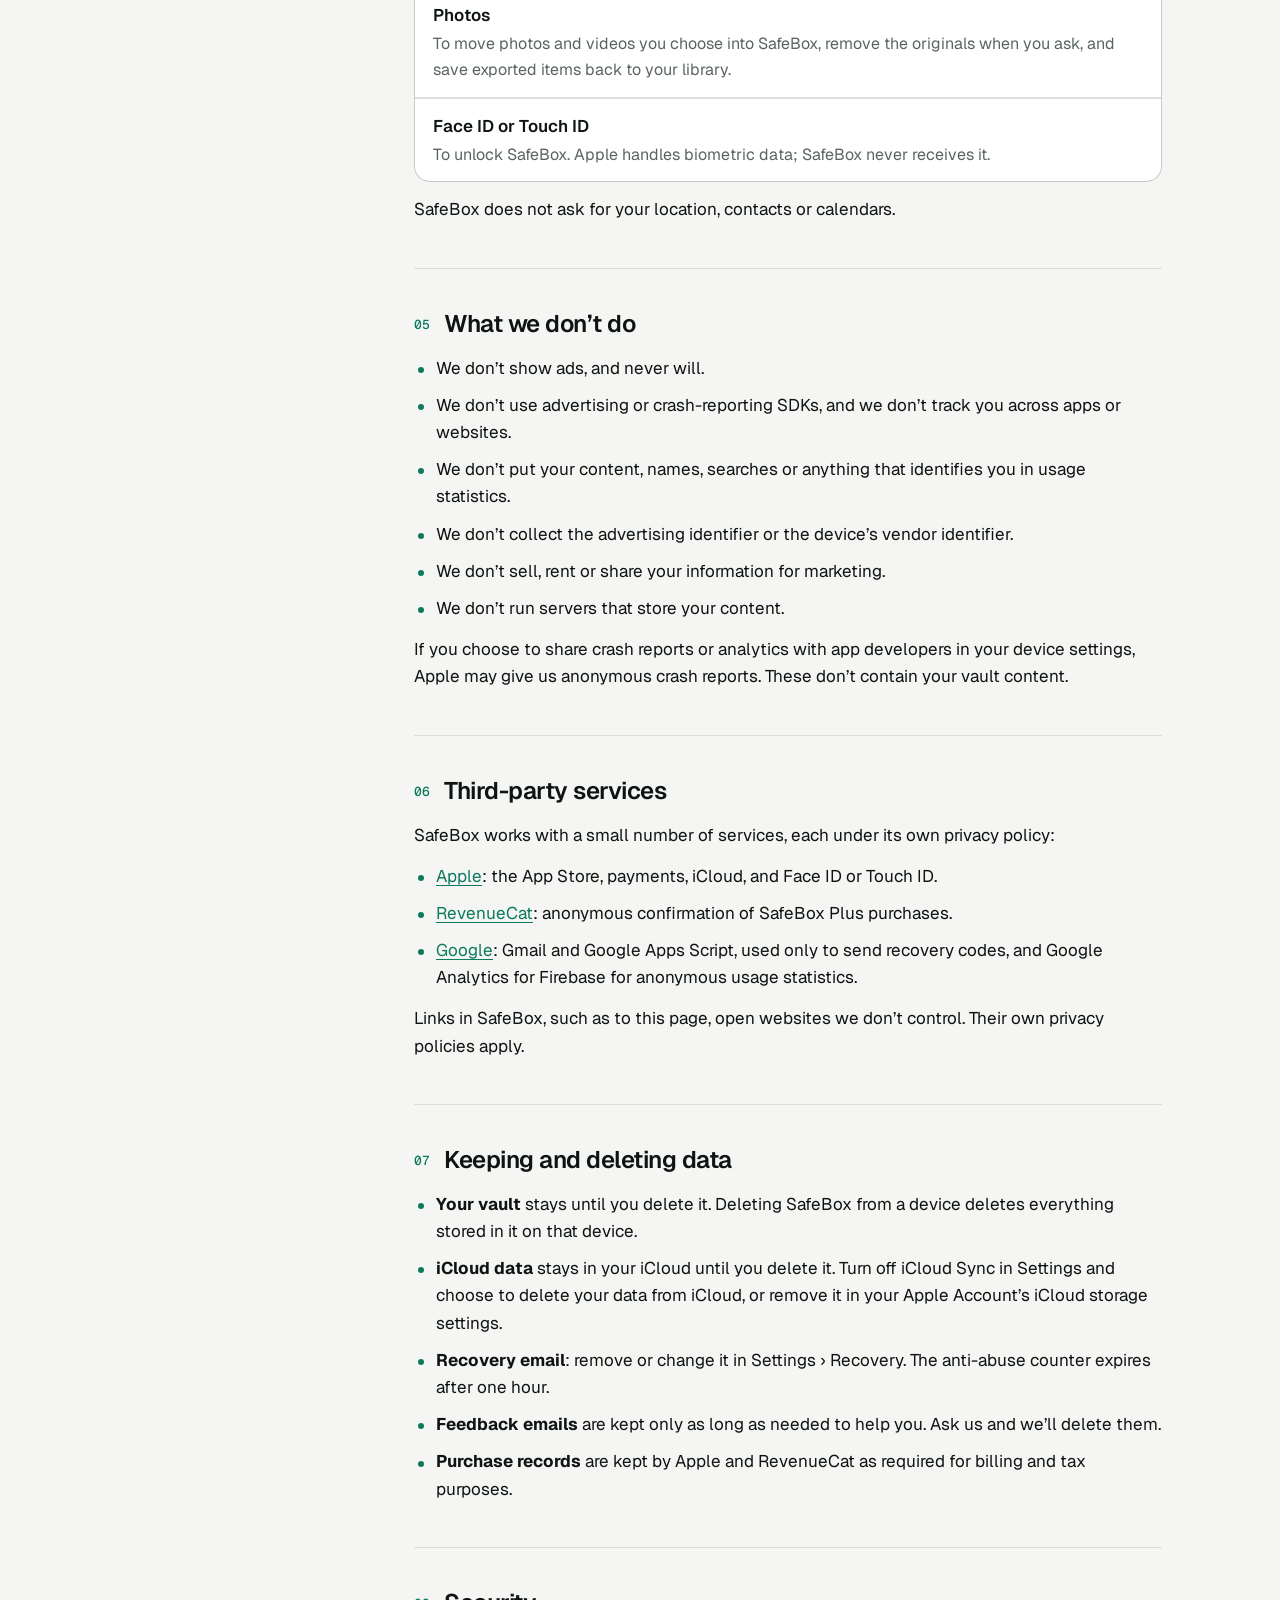
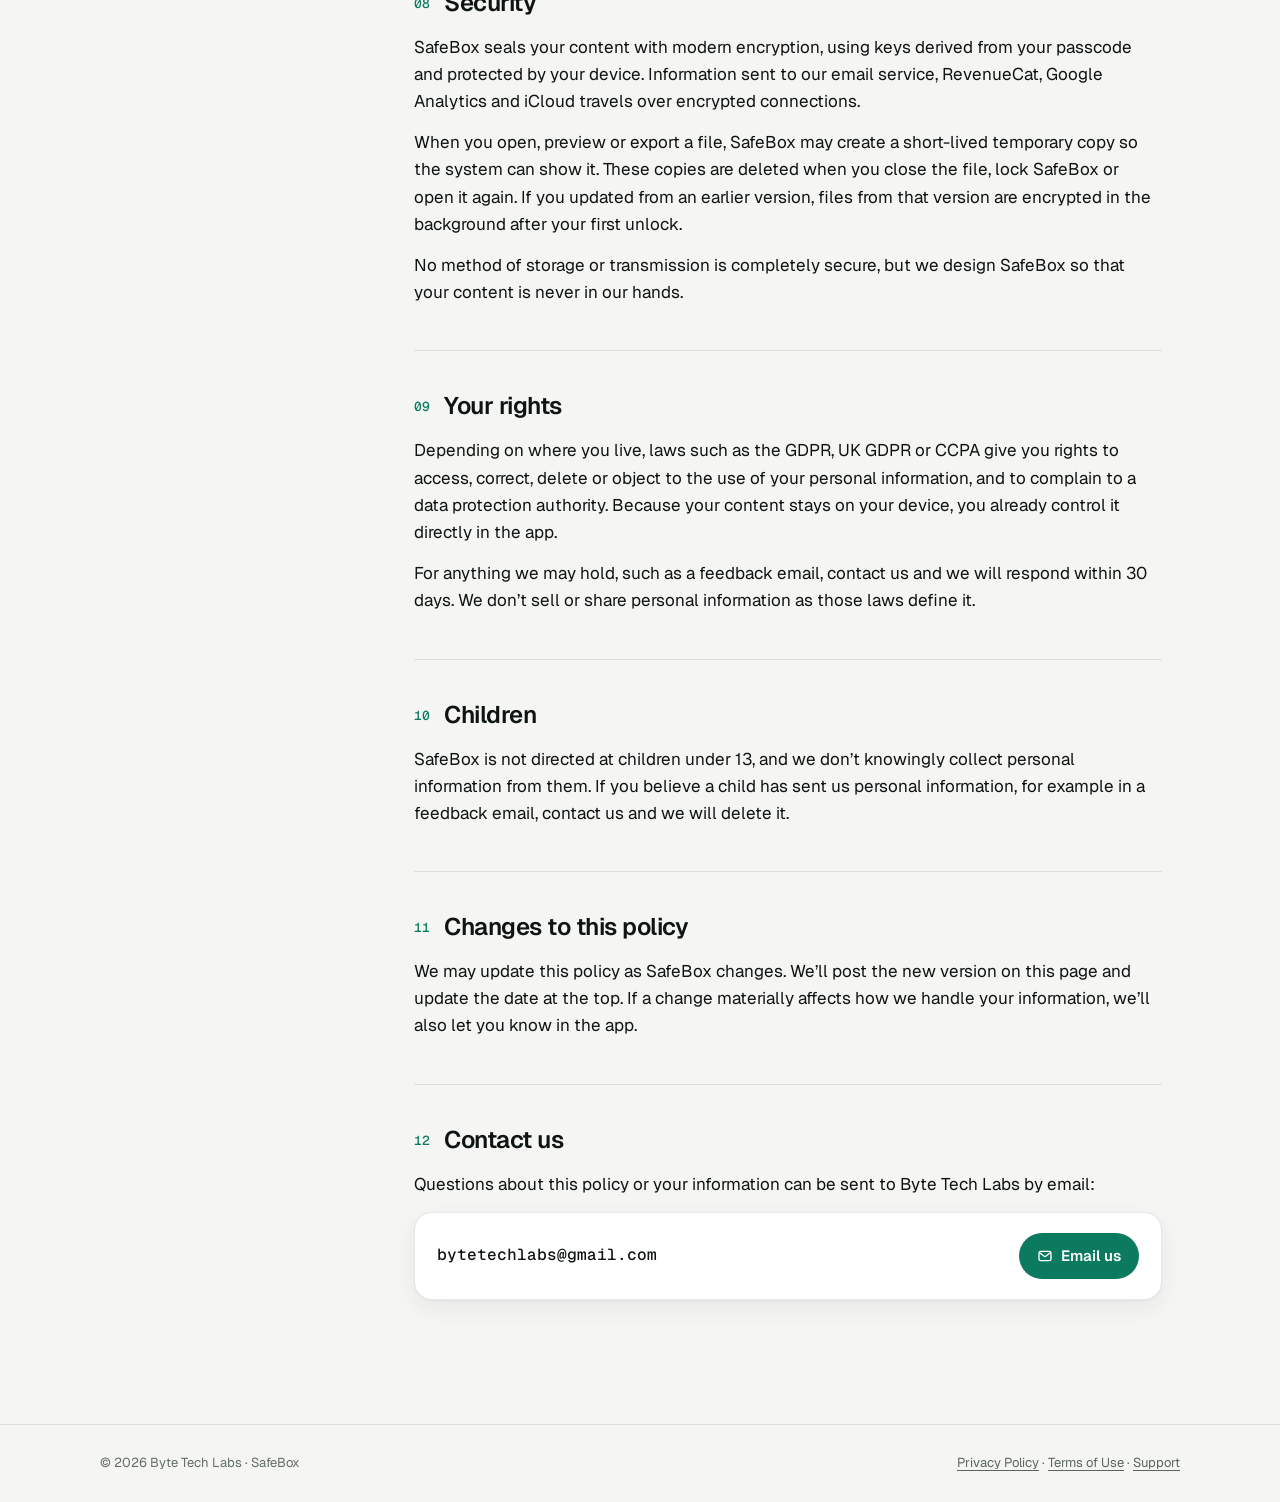
==== commit 092e65ed: "Support page; Support links everywhere; compact legal header on small phones Co-Authored-By: Claude " ====
--- a/src/legal/privacy/index.html
+++ b/src/legal/privacy/index.html
@@ -216,6 +216,12 @@
     h2.sec { font-size: 21px; }
     .bar nav a { padding: 6px 10px; }
   }
+  @media (max-width: 400px) {
+    header.bar .wrap { gap: 8px; }
+    .brand { font-size: 0; gap: 0; }
+    .bar nav { gap: 2px; }
+    .bar nav a { padding: 6px 8px; font-size: 14px; }
+  }
   @media (prefers-reduced-motion: reduce) { html { scroll-behavior: auto; } }
   @media print {
     header.bar, .toc { display: none; }
@@ -223,6 +229,7 @@
     body { background: #fff; color: #000; }
   }
 </style>
+<link rel="icon" href="/favicon.png">
 </head>
 <body>
 
@@ -237,6 +244,7 @@
     <nav aria-label="Legal">
       <a href="#top" aria-current="page">Privacy</a>
       <a href="https://trysafebox.app/terms/">Terms</a>
+      <a href="https://trysafebox.app/support/">Support</a>
     </nav>
   </div>
 </header>
@@ -422,7 +430,7 @@
 <footer>
   <div class="wrap">
     <span>© 2026 Byte Tech Labs · SafeBox</span>
-    <span><a href="#top">Privacy Policy</a> · <a href="https://trysafebox.app/terms/">Terms of Use</a></span>
+    <span><a href="#top">Privacy Policy</a> · <a href="https://trysafebox.app/terms/">Terms of Use</a> · <a href="https://trysafebox.app/support/">Support</a></span>
   </div>
 </footer>
 
